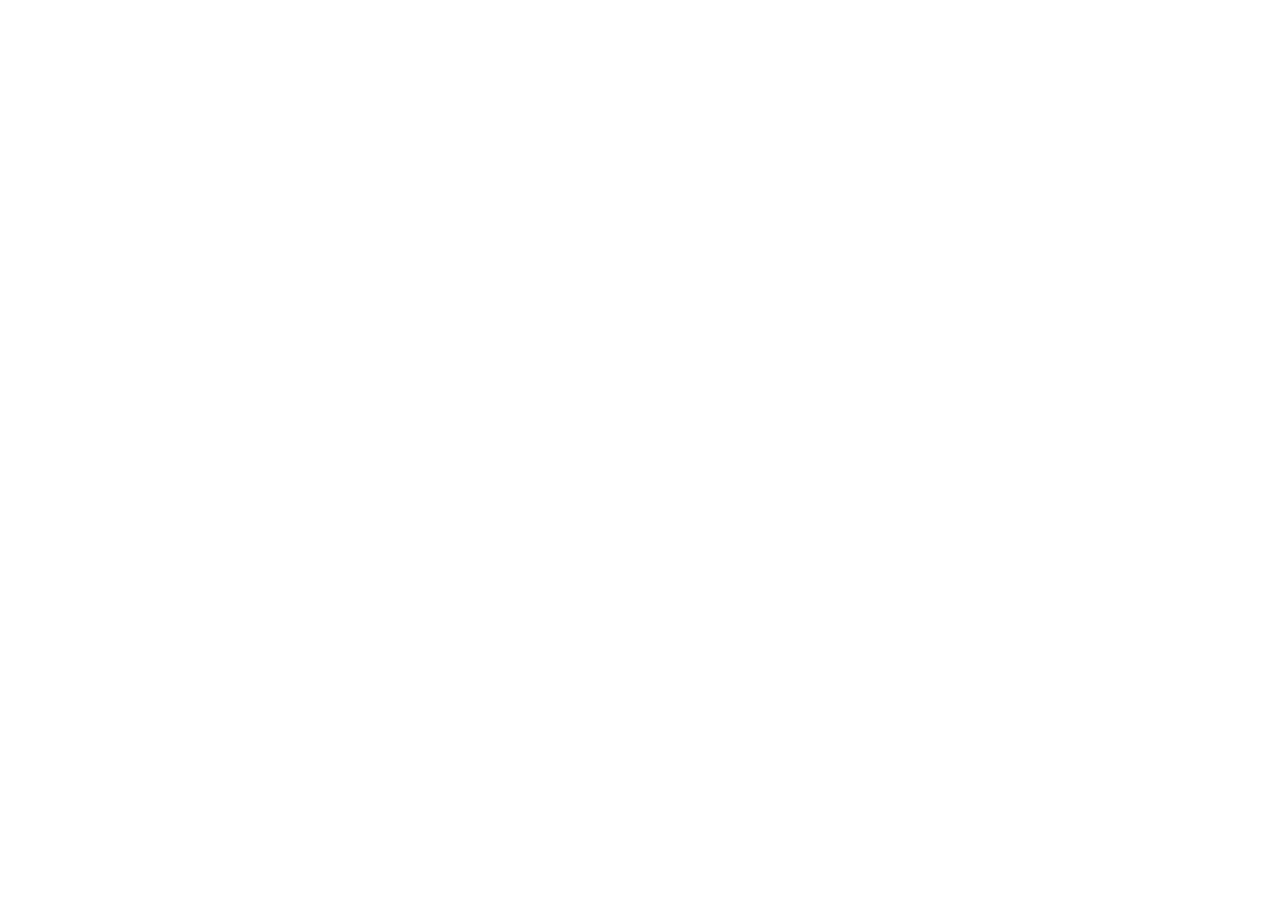
==== index.html @ 92643f6c "chore(setup): adicionar estrutura inicial do projeto" ====
<!doctype html>
<html lang="pt-br">
  <head>
    <meta charset="UTF-8" />
    <meta name="viewport" content="width=device-width, initial-scale=1.0" />
    <title>Caravan</title>

    <link rel="stylesheet" href="src/styles/style.css" />
  </head>
  <body>
    <script src="src/scripts/app.js"></script>
  </body>
</html>
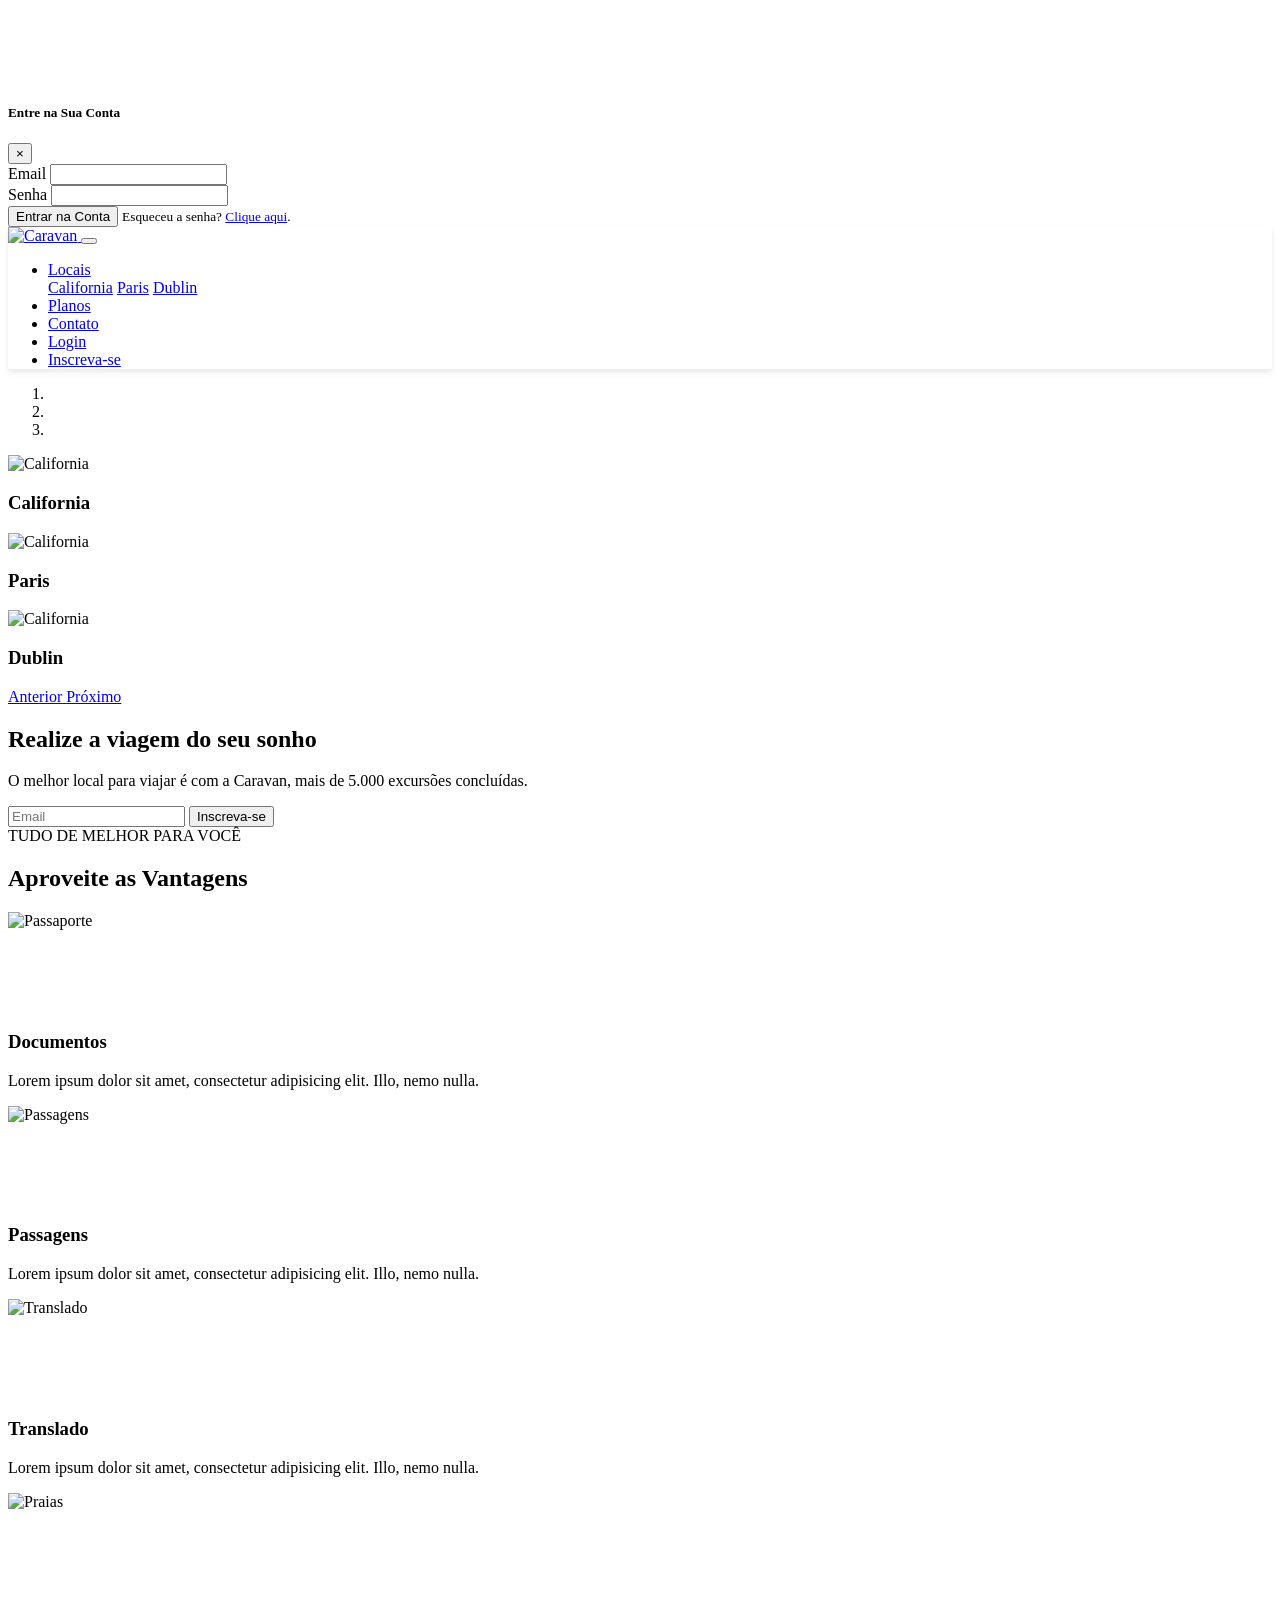
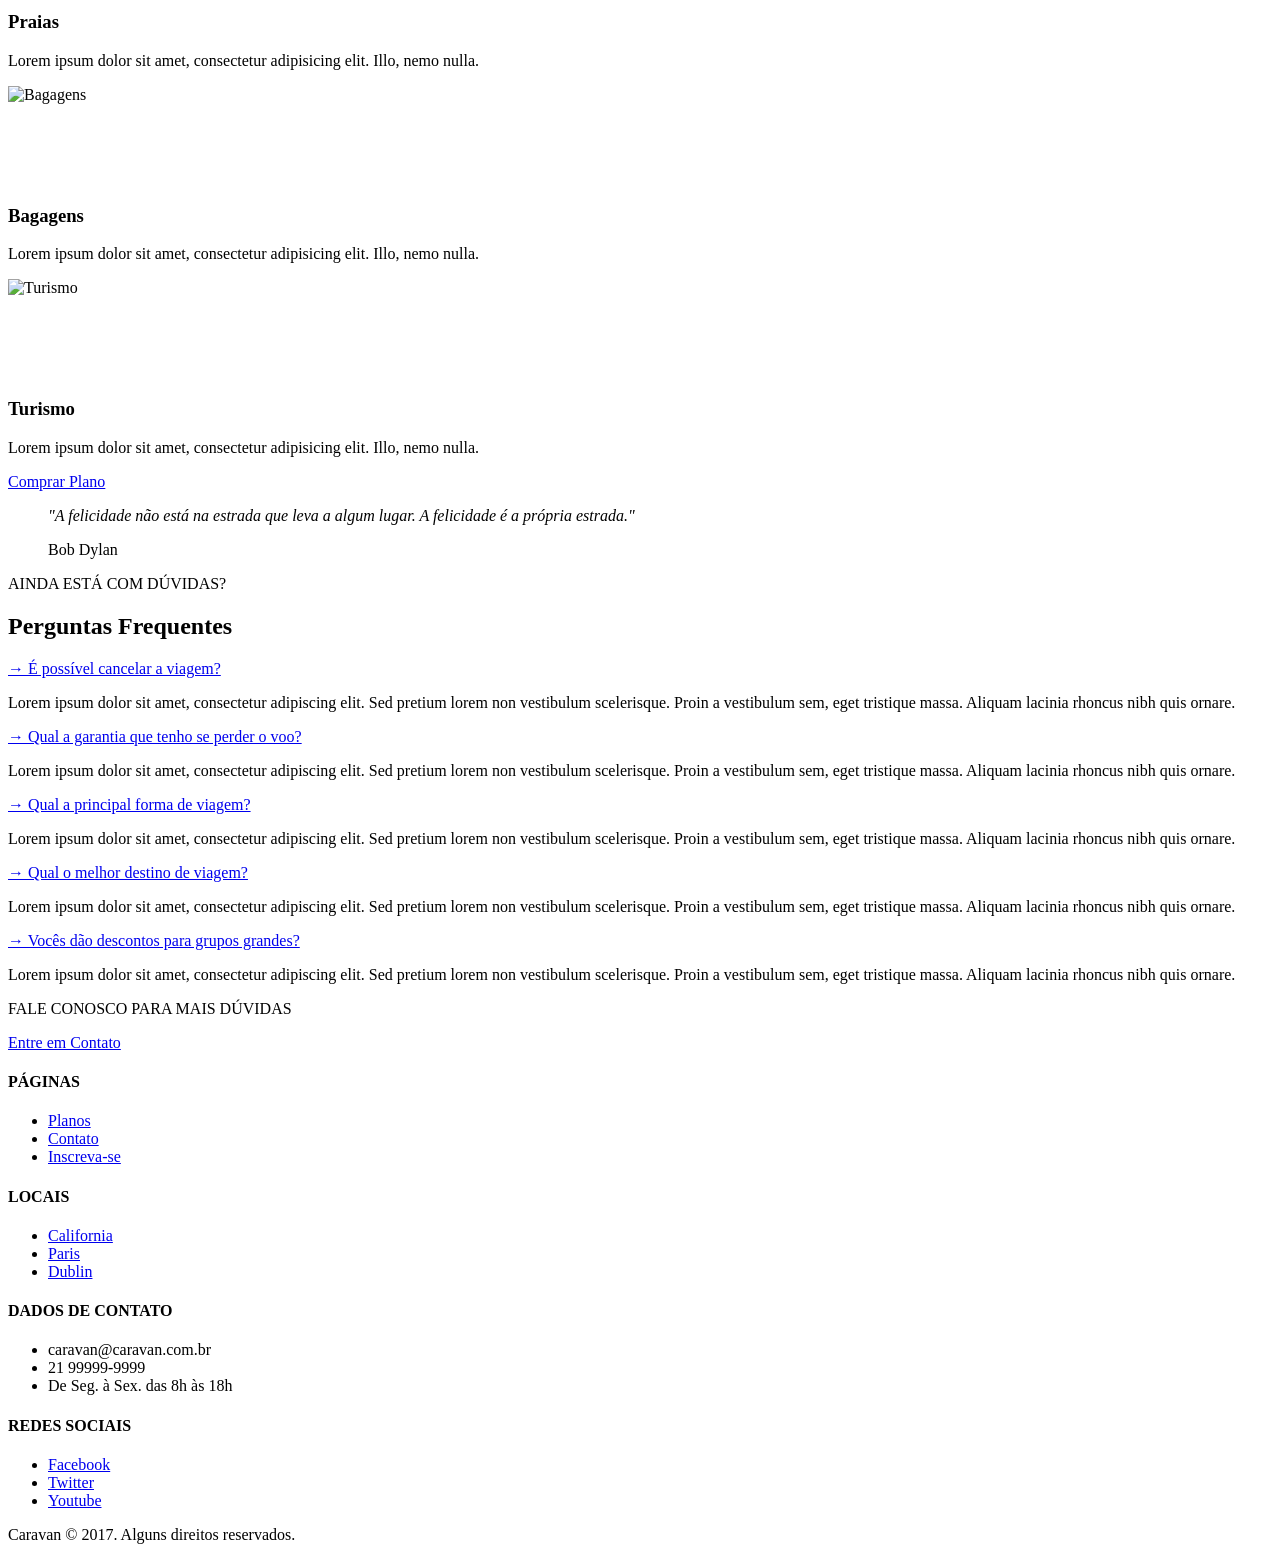
==== commit bcb7e3f3: "feat: add index.html / style: add estrutura do estilo" ====
--- a/index.html
+++ b/index.html
@@ -8,6 +8,486 @@
     <link rel="stylesheet" href="src/styles/style.css" />
   </head>
   <body>
-    <script src="src/scripts/app.js"></script>
+    <div
+      class="modal fade"
+      id="modalLogin"
+      tabindex="-1"
+      role="dialog"
+      aria-labelledby="modalLoginTitulo"
+      aria-hidden="true"
+    >
+      <div class="modal-dialog" role="document">
+        <div class="modal-content">
+          <div class="modal-header">
+            <h5 class="modal-title" id="modalLoginTitulo">
+              Entre na Sua Conta
+            </h5>
+            <button
+              type="button"
+              class="close"
+              data-dismiss="modal"
+              aria-label="Close"
+            >
+              <span aria-hidden="true">&times;</span>
+            </button>
+          </div>
+          <div class="modal-body">
+            <form>
+              <div class="form-group">
+                <label for="loginEmail">Email</label>
+                <input type="email" class="form-control" id="loginEmail" />
+              </div>
+              <div class="form-group">
+                <label for="loginSenha">Senha</label>
+                <input type="password" class="form-control" id="loginSenha" />
+              </div>
+              <button type="submit" class="btn btn-primary">
+                Entrar na Conta
+              </button>
+              <small class="form-text text-muted"
+                >Esqueceu a senha? <a href="#">Clique aqui</a>.</small
+              >
+            </form>
+          </div>
+        </div>
+      </div>
+    </div>
+
+    <nav
+      class="navbar navbar-expand-md navbar-light bg-light fixed-top py-3 box-shadow"
+    >
+      <a href="index.html" class="navbar-brand">
+        <img src="img/caravan.svg" alt="Caravan" />
+      </a>
+
+      <button
+        class="navbar-toggler"
+        type="button"
+        data-toggle="collapse"
+        data-target="#navbarSupportedContent"
+        aria-controls="navbarSupportedContent"
+        aria-expanded="false"
+        aria-label="Abrir Navegação"
+      >
+        <span class="navbar-toggler-icon"></span>
+      </button>
+
+      <div class="collapse navbar-collapse" id="navbarSupportedContent">
+        <ul class="navbar-nav ml-auto">
+          <li class="nav-item dropdown">
+            <a
+              class="nav-link dropdown-toggle"
+              href="#"
+              id="navbarDropdown"
+              role="button"
+              data-toggle="dropdown"
+              aria-haspopup="true"
+              aria-expanded="false"
+              >Locais</a
+            >
+            <div class="dropdown-menu" aria-labelledby="navbarDropdown">
+              <a class="dropdown-item" href="local.html">California</a>
+              <a class="dropdown-item" href="local.html">Paris</a>
+              <a class="dropdown-item" href="local.html">Dublin</a>
+            </div>
+          </li>
+          <li class="nav-item">
+            <a class="nav-link" href="planos.html">Planos</a>
+          </li>
+          <li class="nav-item">
+            <a class="nav-link" href="contato.html">Contato</a>
+          </li>
+          <li class="nav-item">
+            <a
+              class="nav-link"
+              href="#"
+              data-toggle="modal"
+              data-target="#modalLogin"
+              >Login</a
+            >
+          </li>
+          <li class="nav-item">
+            <a class="btn btn-outline-primary ml-md-2" href="inscricao.html"
+              >Inscreva-se</a
+            >
+          </li>
+        </ul>
+      </div>
+    </nav>
+
+    <section class="container-fluid">
+      <div class="row bg-dark text-white">
+        <div class="col-lg-7 p-0">
+          <div id="carouselCidades" class="carousel slide" data-ride="carousel">
+            <ol class="carousel-indicators">
+              <li
+                data-target="#carouselCidades"
+                data-slide-to="0"
+                class="active"
+              ></li>
+              <li data-target="#carouselCidades" data-slide-to="1"></li>
+              <li data-target="#carouselCidades" data-slide-to="2"></li>
+            </ol>
+            <div class="carousel-inner">
+              <div class="carousel-item active">
+                <img
+                  class="d-block w-100"
+                  src="img/california.jpg"
+                  alt="California"
+                />
+                <div class="carousel-caption">
+                  <h3 class="display-4">California</h3>
+                </div>
+              </div>
+              <div class="carousel-item">
+                <img
+                  class="d-block w-100"
+                  src="img/paris.jpg"
+                  alt="California"
+                />
+                <div class="carousel-caption">
+                  <h3 class="display-4">Paris</h3>
+                </div>
+              </div>
+              <div class="carousel-item">
+                <img
+                  class="d-block w-100"
+                  src="img/dublin.jpg"
+                  alt="California"
+                />
+                <div class="carousel-caption">
+                  <h3 class="display-4">Dublin</h3>
+                </div>
+              </div>
+            </div>
+            <a
+              class="carousel-control-prev"
+              href="#carouselCidades"
+              role="button"
+              data-slide="prev"
+            >
+              <span
+                class="carousel-control-prev-icon"
+                aria-hidden="true"
+              ></span>
+              <span class="sr-only">Anterior</span>
+            </a>
+            <a
+              class="carousel-control-next"
+              href="#carouselCidades"
+              role="button"
+              data-slide="next"
+            >
+              <span
+                class="carousel-control-next-icon"
+                aria-hidden="true"
+              ></span>
+              <span class="sr-only">Próximo</span>
+            </a>
+          </div>
+        </div>
+
+        <div class="col-lg-5 p-4 align-self-center">
+          <h1 class="display-4">Realize a viagem do seu sonho</h1>
+          <p class="lead">
+            O melhor local para viajar é com a Caravan, mais de 5.000 excursões
+            concluídas.
+          </p>
+          <form action="">
+            <div class="input-group input-group-lg">
+              <input
+                type="text"
+                class="form-control"
+                placeholder="Email"
+                aria-label="Email"
+              />
+              <span class="input-group-btn">
+                <button class="btn btn-primary" type="button">
+                  Inscreva-se
+                </button>
+              </span>
+            </div>
+          </form>
+        </div>
+      </div>
+    </section>
+
+    <section class="py-5 bg-light text-center">
+      <div class="container">
+        <div class="my-5">
+          <span class="h6 d-block">TUDO DE MELHOR PARA VOCÊ</span>
+          <h2 class="display-4 text-primary">Aproveite as Vantagens</h2>
+        </div>
+        <div class="row">
+          <div class="col-xl-4 col-md-6">
+            <div style="height: 100px" class="d-flex justify-content-center">
+              <img src="img/icones/passaporte.svg" alt="Passaporte" />
+            </div>
+            <h3>Documentos</h3>
+            <p>
+              Lorem ipsum dolor sit amet, consectetur adipisicing elit. Illo,
+              nemo nulla.
+            </p>
+          </div>
+
+          <div class="col-xl-4 col-md-6">
+            <div style="height: 100px" class="d-flex justify-content-center">
+              <img src="img/icones/passagens.svg" alt="Passagens" />
+            </div>
+            <h3>Passagens</h3>
+            <p>
+              Lorem ipsum dolor sit amet, consectetur adipisicing elit. Illo,
+              nemo nulla.
+            </p>
+          </div>
+
+          <div class="col-xl-4 col-md-6">
+            <div style="height: 100px" class="d-flex justify-content-center">
+              <img src="img/icones/translado.svg" alt="Translado" />
+            </div>
+            <h3>Translado</h3>
+            <p>
+              Lorem ipsum dolor sit amet, consectetur adipisicing elit. Illo,
+              nemo nulla.
+            </p>
+          </div>
+
+          <div class="col-xl-4 col-md-6">
+            <div style="height: 100px" class="d-flex justify-content-center">
+              <img src="img/icones/praias.svg" alt="Praias" />
+            </div>
+            <h3>Praias</h3>
+            <p>
+              Lorem ipsum dolor sit amet, consectetur adipisicing elit. Illo,
+              nemo nulla.
+            </p>
+          </div>
+
+          <div class="col-xl-4 col-md-6">
+            <div style="height: 100px" class="d-flex justify-content-center">
+              <img src="img/icones/bagagens.svg" alt="Bagagens" />
+            </div>
+            <h3>Bagagens</h3>
+            <p>
+              Lorem ipsum dolor sit amet, consectetur adipisicing elit. Illo,
+              nemo nulla.
+            </p>
+          </div>
+
+          <div class="col-xl-4 col-md-6">
+            <div style="height: 100px" class="d-flex justify-content-center">
+              <img src="img/icones/turismo.svg" alt="Turismo" />
+            </div>
+            <h3>Turismo</h3>
+            <p>
+              Lorem ipsum dolor sit amet, consectetur adipisicing elit. Illo,
+              nemo nulla.
+            </p>
+          </div>
+        </div>
+
+        <a href="planos.html" class="btn btn-primary btn-lg mt-4"
+          >Comprar Plano</a
+        >
+      </div>
+    </section>
+
+    <section id="home-quote" class="p-md-5">
+      <blockquote class="blockquote text-center text-white p-md-5 p-3">
+        <p class="display-4">
+          <em
+            >"A felicidade não está na estrada que leva a algum lugar. A
+            felicidade é a própria estrada."</em
+          >
+        </p>
+        <footer class="blockquote-footer text-white">Bob Dylan</footer>
+      </blockquote>
+    </section>
+
+    <section class="container">
+      <div class="my-5 text-center">
+        <span class="h6 d-block">AINDA ESTÁ COM DÚVIDAS?</span>
+        <h2 class="display-4 text-primary">Perguntas Frequentes</h2>
+      </div>
+      <div class="row justify-content-center">
+        <div
+          class="col-md-6"
+          id="perguntasFrequentes"
+          data-children=".pergunta"
+        >
+          <div class="pergunta py-2">
+            <a
+              class="lead"
+              data-toggle="collapse"
+              data-parent="#perguntasFrequentes"
+              href="#pergunta1"
+              aria-expanded="true"
+              aria-controls="pergunta1"
+              >→ É possível cancelar a viagem?</a
+            >
+            <div id="pergunta1" class="collapse show" role="tabpanel">
+              <p>
+                Lorem ipsum dolor sit amet, consectetur adipiscing elit. Sed
+                pretium lorem non vestibulum scelerisque. Proin a vestibulum
+                sem, eget tristique massa. Aliquam lacinia rhoncus nibh quis
+                ornare.
+              </p>
+            </div>
+          </div>
+          <div class="dropdown-divider"></div>
+          <div class="pergunta py-2">
+            <a
+              class="lead"
+              data-toggle="collapse"
+              data-parent="#perguntasFrequentes"
+              href="#pergunta2"
+              aria-expanded="true"
+              aria-controls="pergunta2"
+              >→ Qual a garantia que tenho se perder o voo?</a
+            >
+            <div id="pergunta2" class="collapse" role="tabpanel">
+              <p>
+                Lorem ipsum dolor sit amet, consectetur adipiscing elit. Sed
+                pretium lorem non vestibulum scelerisque. Proin a vestibulum
+                sem, eget tristique massa. Aliquam lacinia rhoncus nibh quis
+                ornare.
+              </p>
+            </div>
+          </div>
+          <div class="dropdown-divider"></div>
+          <div class="pergunta py-2">
+            <a
+              class="lead"
+              data-toggle="collapse"
+              data-parent="#perguntasFrequentes"
+              href="#pergunta3"
+              aria-expanded="true"
+              aria-controls="pergunta3"
+              >→ Qual a principal forma de viagem?</a
+            >
+            <div id="pergunta3" class="collapse" role="tabpanel">
+              <p>
+                Lorem ipsum dolor sit amet, consectetur adipiscing elit. Sed
+                pretium lorem non vestibulum scelerisque. Proin a vestibulum
+                sem, eget tristique massa. Aliquam lacinia rhoncus nibh quis
+                ornare.
+              </p>
+            </div>
+          </div>
+          <div class="dropdown-divider"></div>
+          <div class="pergunta py-2">
+            <a
+              class="lead"
+              data-toggle="collapse"
+              data-parent="#perguntasFrequentes"
+              href="#pergunta4"
+              aria-expanded="true"
+              aria-controls="pergunta4"
+              >→ Qual o melhor destino de viagem?</a
+            >
+            <div id="pergunta4" class="collapse" role="tabpanel">
+              <p>
+                Lorem ipsum dolor sit amet, consectetur adipiscing elit. Sed
+                pretium lorem non vestibulum scelerisque. Proin a vestibulum
+                sem, eget tristique massa. Aliquam lacinia rhoncus nibh quis
+                ornare.
+              </p>
+            </div>
+          </div>
+          <div class="dropdown-divider"></div>
+          <div class="pergunta py-2">
+            <a
+              class="lead"
+              data-toggle="collapse"
+              data-parent="#perguntasFrequentes"
+              href="#pergunta5"
+              aria-expanded="true"
+              aria-controls="pergunta5"
+              >→ Vocês dão descontos para grupos grandes?</a
+            >
+            <div id="pergunta5" class="collapse" role="tabpanel">
+              <p>
+                Lorem ipsum dolor sit amet, consectetur adipiscing elit. Sed
+                pretium lorem non vestibulum scelerisque. Proin a vestibulum
+                sem, eget tristique massa. Aliquam lacinia rhoncus nibh quis
+                ornare.
+              </p>
+            </div>
+          </div>
+          <div class="dropdown-divider"></div>
+        </div>
+      </div>
+      <div class="text-center my-4">
+        <p class="small m-1">FALE CONOSCO PARA MAIS DÚVIDAS</p>
+        <a class="btn btn-primary btn-lg" href="contato.html"
+          >Entre em Contato</a
+        >
+      </div>
+    </section>
+
+    <footer class="bg-dark text-white mt-5">
+      <div class="container py-4">
+        <div class="row">
+          <div class="col-md-3 col-6">
+            <h4 class="h6">PÁGINAS</h4>
+            <ul class="list-unstyled">
+              <li><a href="planos.html">Planos</a></li>
+              <li><a href="contato.html">Contato</a></li>
+              <li><a href="inscricao.html">Inscreva-se</a></li>
+            </ul>
+          </div>
+          <div class="col-md-3 col-6">
+            <h4 class="h6">LOCAIS</h4>
+            <ul class="list-unstyled">
+              <li><a href="local.html">California</a></li>
+              <li><a href="local.html">Paris</a></li>
+              <li><a href="local.html">Dublin</a></li>
+            </ul>
+          </div>
+          <div class="col-md-4">
+            <h4 class="h6">DADOS DE CONTATO</h4>
+            <ul class="list-unstyled text-secondary">
+              <li>caravan@caravan.com.br</li>
+              <li>21 99999-9999</li>
+              <li>De Seg. à Sex. das 8h às 18h</li>
+            </ul>
+          </div>
+          <div class="col-md-2">
+            <h4 class="h6">REDES SOCIAIS</h4>
+            <ul class="list-unstyled">
+              <li>
+                <a
+                  class="btn btn-outline-secondary btn-sm btn-block mb-2"
+                  href="#"
+                  style="max-width: 140px"
+                  >Facebook</a
+                >
+              </li>
+              <li>
+                <a
+                  class="btn btn-outline-secondary btn-sm btn-block mb-2"
+                  href="#"
+                  style="max-width: 140px"
+                  >Twitter</a
+                >
+              </li>
+              <li>
+                <a
+                  class="btn btn-outline-secondary btn-sm btn-block mb-2"
+                  href="#"
+                  style="max-width: 140px"
+                  >Youtube</a
+                >
+              </li>
+            </ul>
+          </div>
+        </div>
+      </div>
+      <div class="bg-primary text-center py-3">
+        <p class="mb-0">Caravan © 2017. Alguns direitos reservados.</p>
+      </div>
+    </footer>
+
+    <script type="text/javascript" src="js/app.js"></script>
   </body>
 </html>
--- a/src/styles/style.css
+++ b/src/styles/style.css
@@ -0,0 +1,34 @@
+body {
+  padding-top: 75px;
+}
+
+.box-shadow {
+  box-shadow:
+    0 2px 4px 0 rgba(0, 0, 0, 0.05),
+    0 4px 8px 0 rgba(0, 0, 0, 0.05);
+}
+
+#home-quote {
+  background: url("../img/bg-quote.jpg") center center;
+  background-size: cover;
+}
+
+@media (max-width: 767px) {
+  #home-quote .display-4 {
+    font-size: 2.5rem;
+  }
+  body {
+    padding-top: 0px;
+  }
+  .fixed-top {
+    position: relative;
+  }
+}
+
+.lista-plano li + li {
+  border-top: 1px solid rgba(0, 0, 0, 0.2);
+}
+
+.lista-plano li {
+  padding: 1rem;
+}
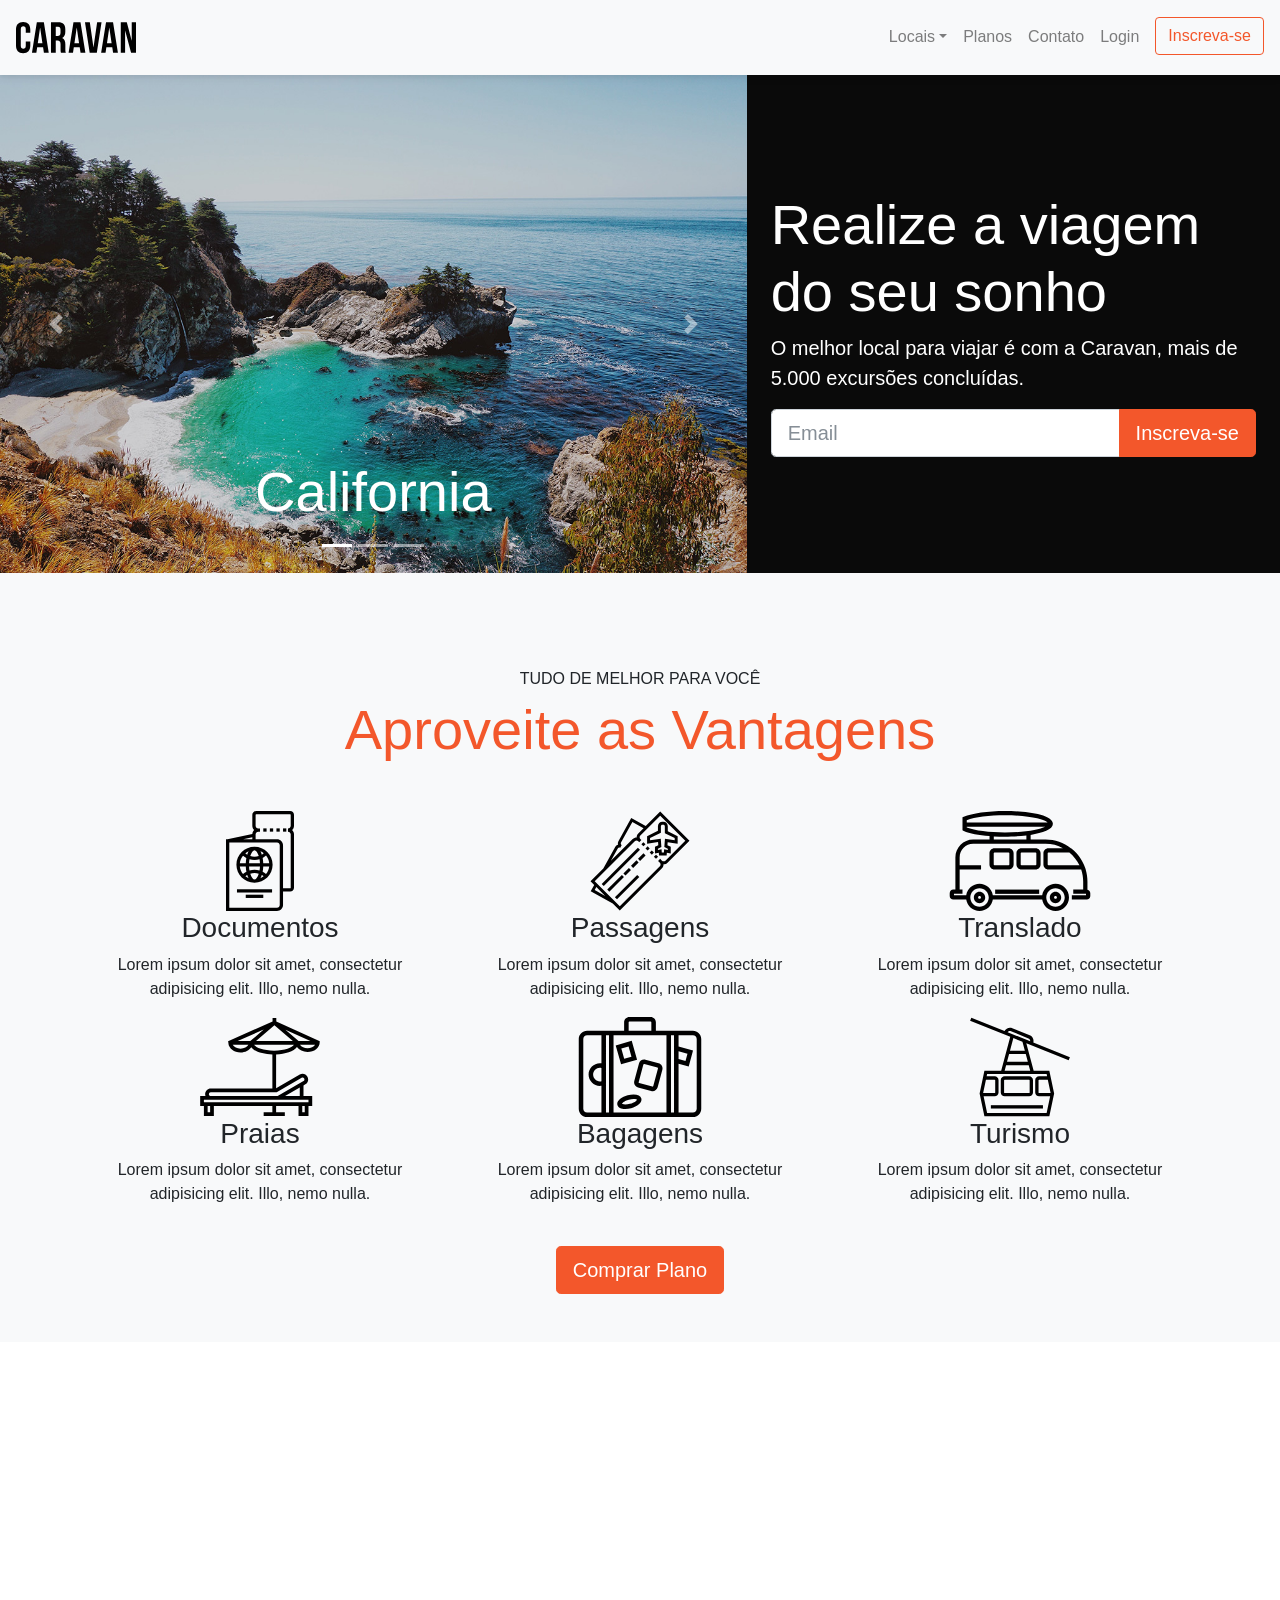
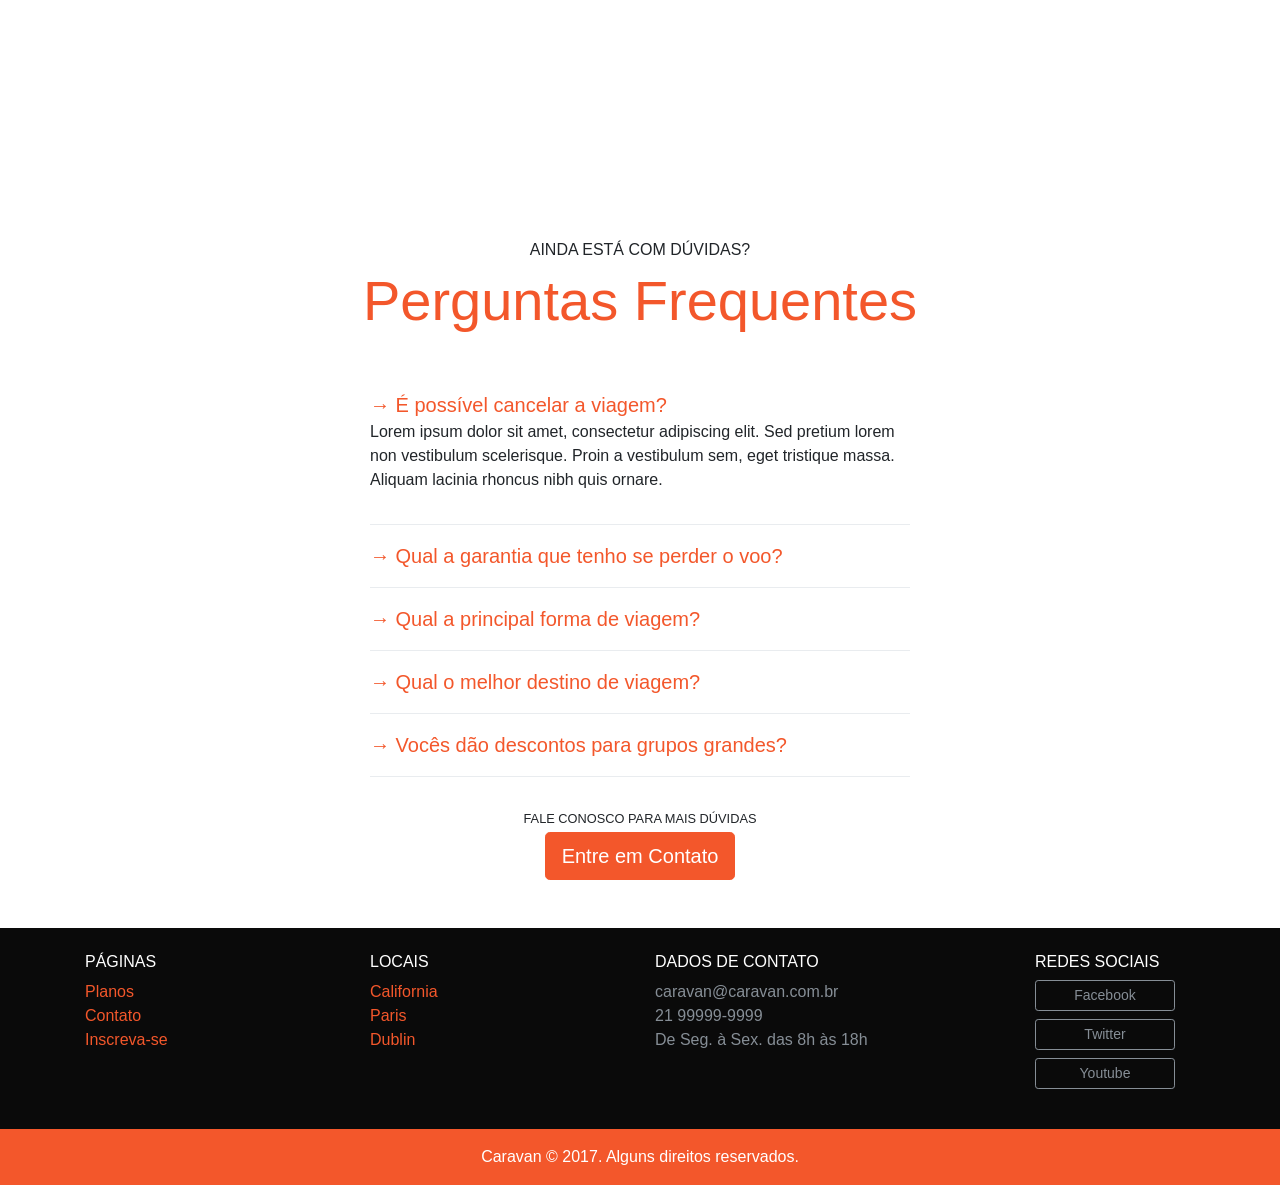
==== commit c06ca0eb: "feat: add bootstrap / fix: paths do projeto" ====
--- a/index.html
+++ b/index.html
@@ -5,6 +5,7 @@
     <meta name="viewport" content="width=device-width, initial-scale=1.0" />
     <title>Caravan</title>
 
+    <link rel="stylesheet" href="src/styles/bootstrap.css" />
     <link rel="stylesheet" href="src/styles/style.css" />
   </head>
   <body>
@@ -57,7 +58,7 @@
       class="navbar navbar-expand-md navbar-light bg-light fixed-top py-3 box-shadow"
     >
       <a href="index.html" class="navbar-brand">
-        <img src="img/caravan.svg" alt="Caravan" />
+        <img src="src/assets/img/caravan.svg" alt="Caravan" />
       </a>
 
       <button
@@ -132,7 +133,7 @@
               <div class="carousel-item active">
                 <img
                   class="d-block w-100"
-                  src="img/california.jpg"
+                  src="src/assets/img/california.jpg"
                   alt="California"
                 />
                 <div class="carousel-caption">
@@ -142,7 +143,7 @@
               <div class="carousel-item">
                 <img
                   class="d-block w-100"
-                  src="img/paris.jpg"
+                  src="src/assets/img/paris.jpg"
                   alt="California"
                 />
                 <div class="carousel-caption">
@@ -152,7 +153,7 @@
               <div class="carousel-item">
                 <img
                   class="d-block w-100"
-                  src="img/dublin.jpg"
+                  src="src/assets/img/dublin.jpg"
                   alt="California"
                 />
                 <div class="carousel-caption">
@@ -221,7 +222,10 @@
         <div class="row">
           <div class="col-xl-4 col-md-6">
             <div style="height: 100px" class="d-flex justify-content-center">
-              <img src="img/icones/passaporte.svg" alt="Passaporte" />
+              <img
+                src="src/assets/img/icones/passaporte.svg"
+                alt="Passaporte"
+              />
             </div>
             <h3>Documentos</h3>
             <p>
@@ -232,7 +236,7 @@
 
           <div class="col-xl-4 col-md-6">
             <div style="height: 100px" class="d-flex justify-content-center">
-              <img src="img/icones/passagens.svg" alt="Passagens" />
+              <img src="src/assets/img/icones/passagens.svg" alt="Passagens" />
             </div>
             <h3>Passagens</h3>
             <p>
@@ -243,7 +247,7 @@
 
           <div class="col-xl-4 col-md-6">
             <div style="height: 100px" class="d-flex justify-content-center">
-              <img src="img/icones/translado.svg" alt="Translado" />
+              <img src="src/assets/img/icones/translado.svg" alt="Translado" />
             </div>
             <h3>Translado</h3>
             <p>
@@ -254,7 +258,7 @@
 
           <div class="col-xl-4 col-md-6">
             <div style="height: 100px" class="d-flex justify-content-center">
-              <img src="img/icones/praias.svg" alt="Praias" />
+              <img src="src/assets/img/icones/praias.svg" alt="Praias" />
             </div>
             <h3>Praias</h3>
             <p>
@@ -265,7 +269,7 @@
 
           <div class="col-xl-4 col-md-6">
             <div style="height: 100px" class="d-flex justify-content-center">
-              <img src="img/icones/bagagens.svg" alt="Bagagens" />
+              <img src="src/assets/img/icones/bagagens.svg" alt="Bagagens" />
             </div>
             <h3>Bagagens</h3>
             <p>
@@ -276,7 +280,7 @@
 
           <div class="col-xl-4 col-md-6">
             <div style="height: 100px" class="d-flex justify-content-center">
-              <img src="img/icones/turismo.svg" alt="Turismo" />
+              <img src="src/assets/img/icones/turismo.svg" alt="Turismo" />
             </div>
             <h3>Turismo</h3>
             <p>
@@ -488,6 +492,12 @@
       </div>
     </footer>
 
-    <script type="text/javascript" src="js/app.js"></script>
+    <script
+      type="text/javascript"
+      src="src/scripts/jquery-3.2.1.slim.min.js"
+    ></script>
+    <script type="text/javascript" src="src/scripts/popper.min.js"></script>
+    <script type="text/javascript" src="src/scripts/bootstrap.js"></script>
+    <script type="text/javascript" src="src/scripts/app.js"></script>
   </body>
 </html>
